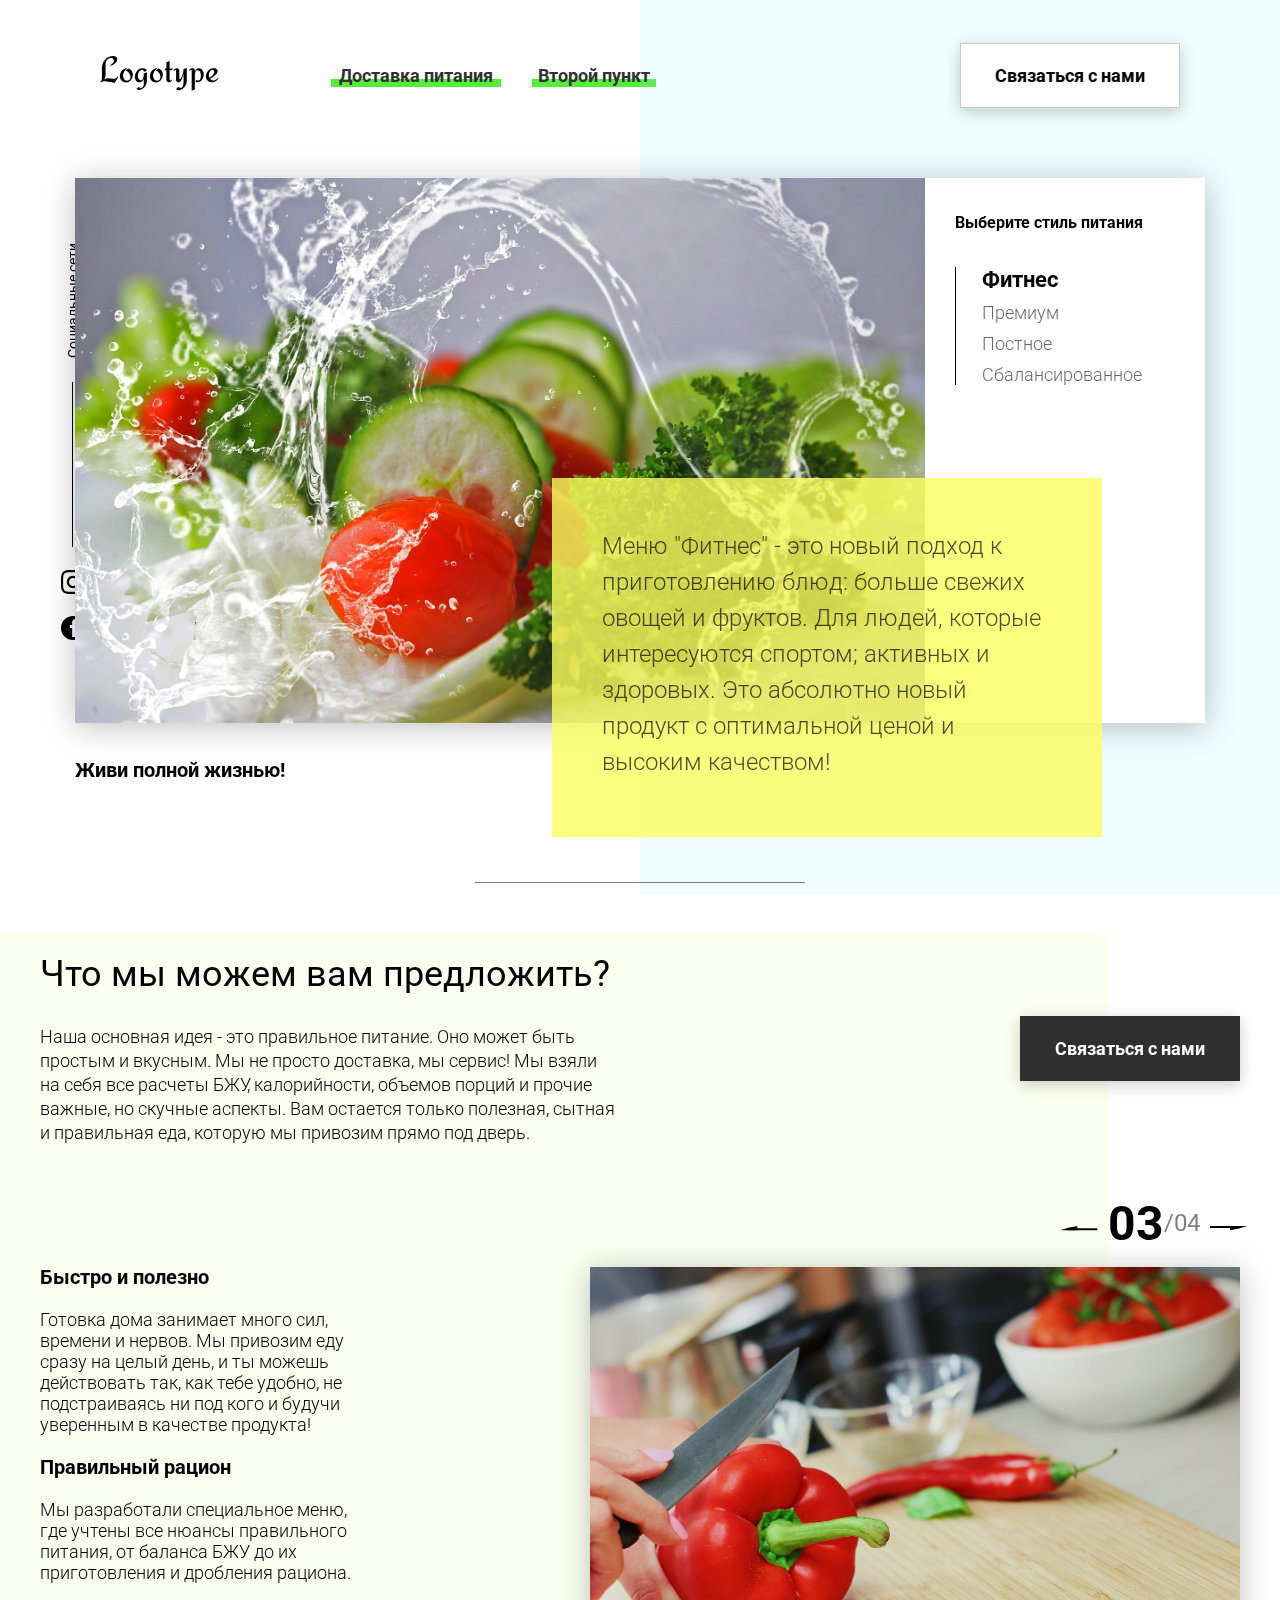
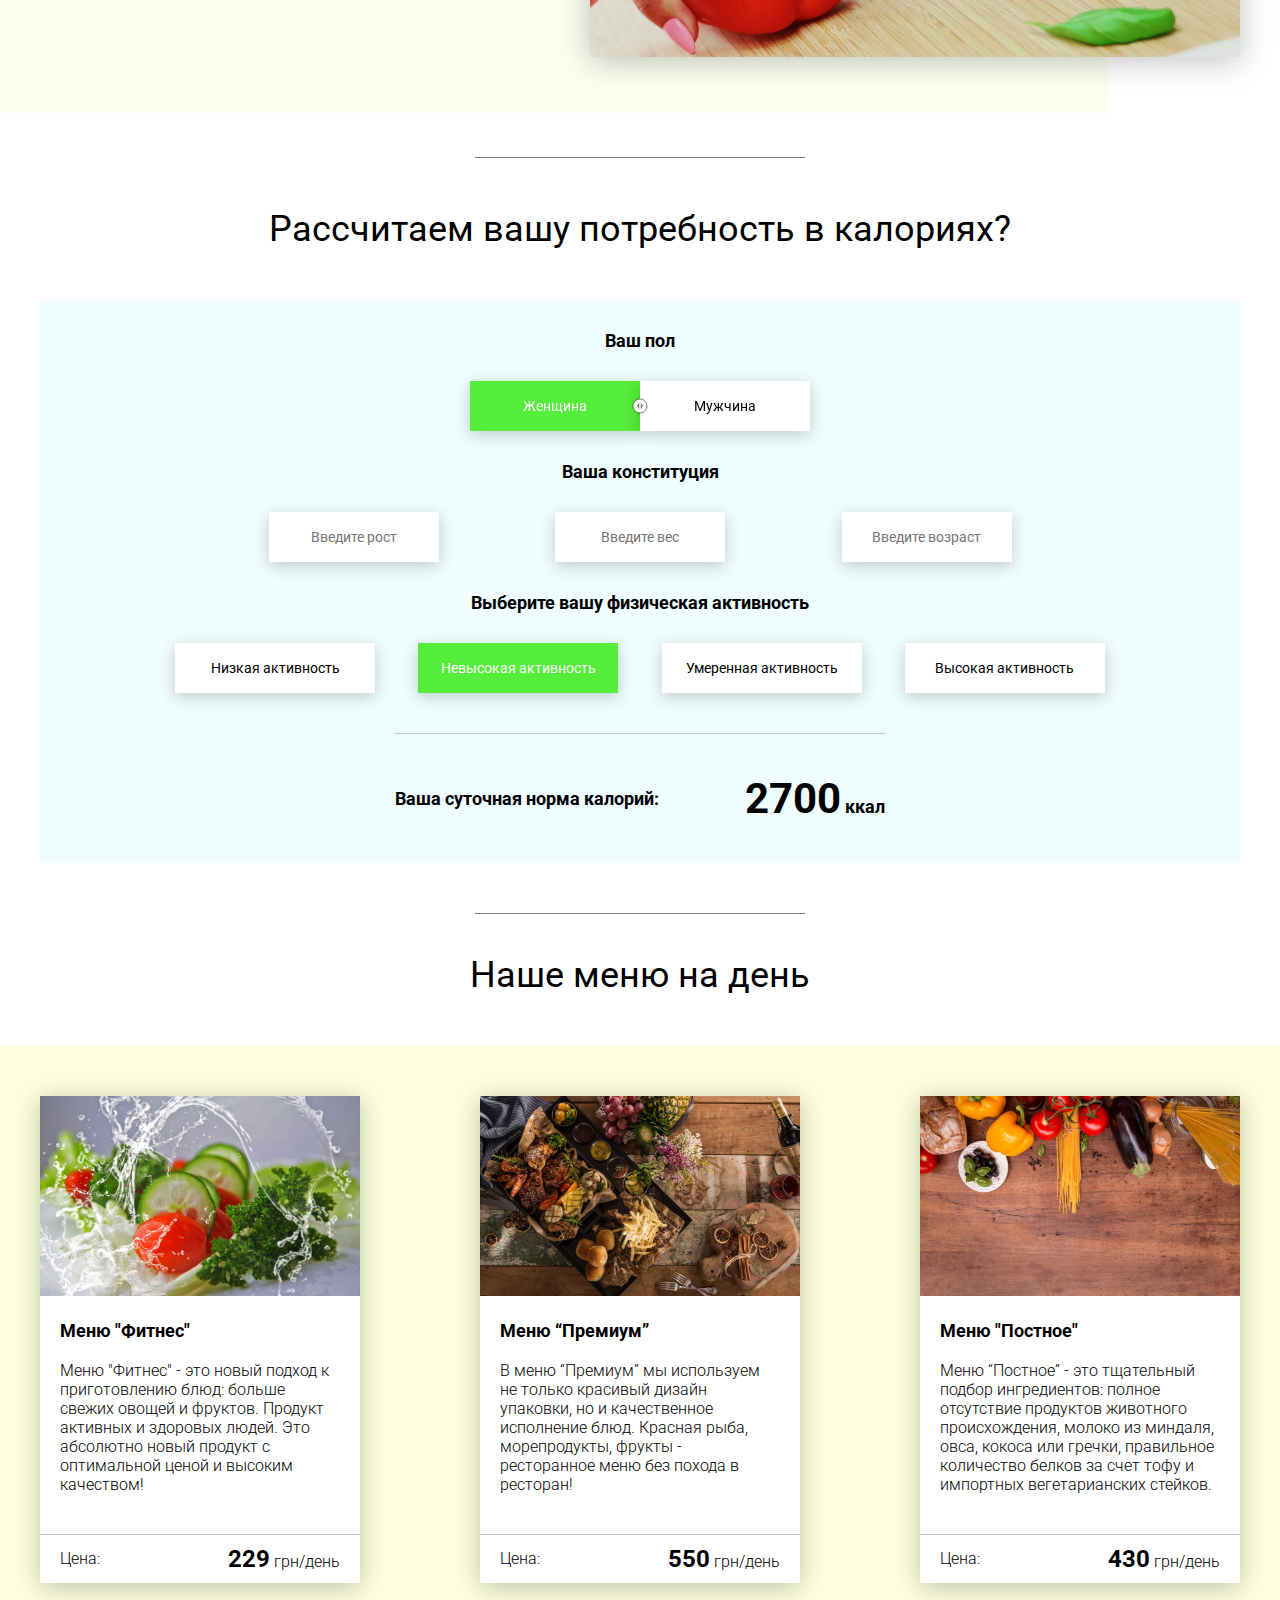
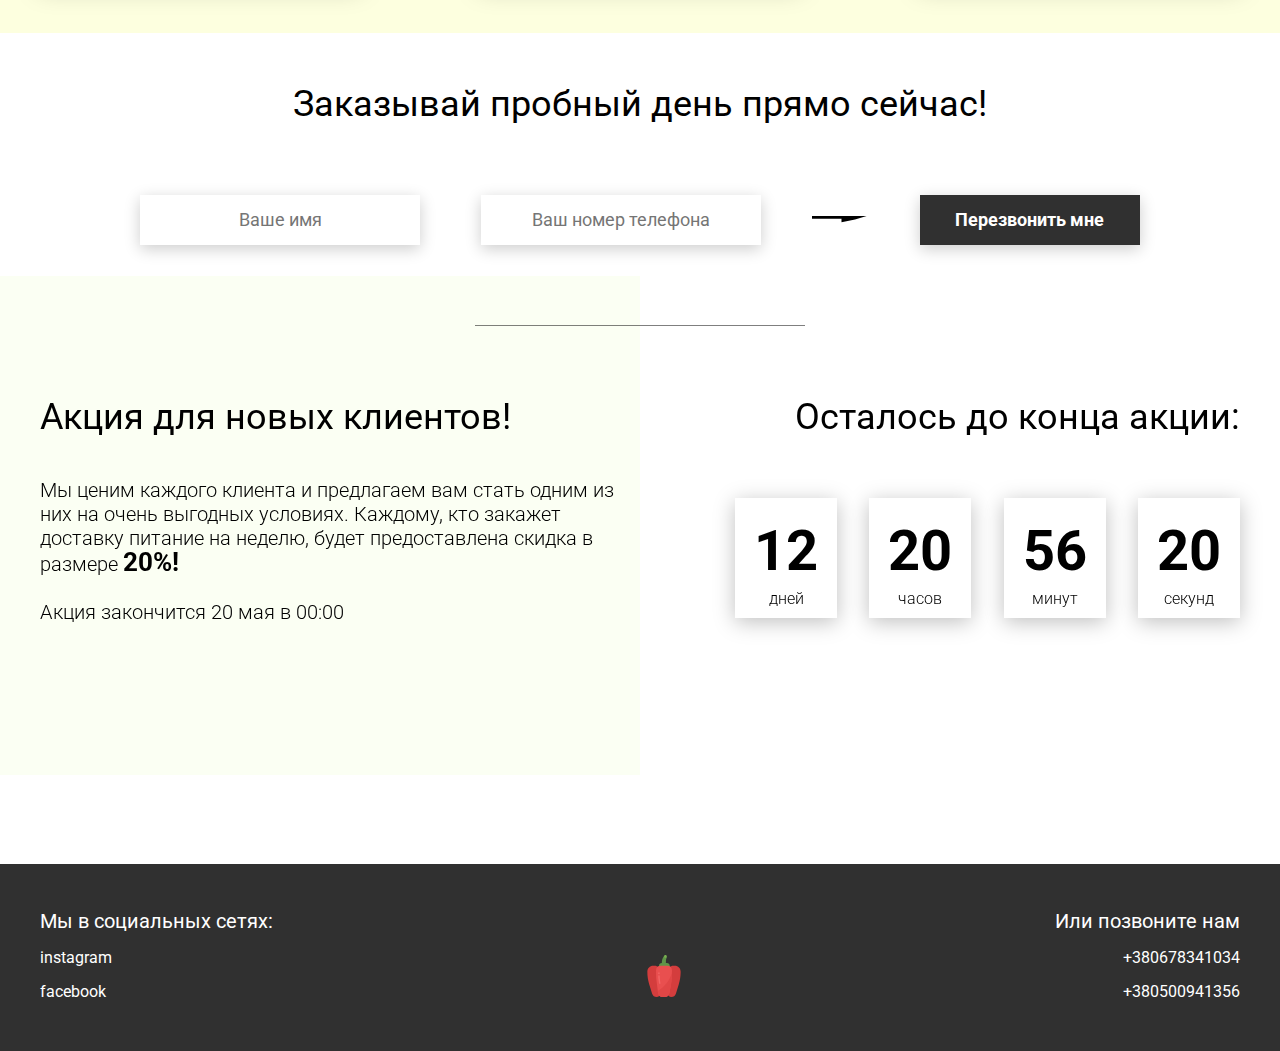
==== food/index.html @ b7db1cb5 "use tabs" ====
<!DOCTYPE html>
<html lang="en">
<head>
    <meta charset="UTF-8">
    <meta name="viewport" content="width=device-width, initial-scale=1.0">
    <title>Food</title>
    <link rel="stylesheet" href="css/style.css">
</head>
<body>
    <header class="header">
        <div class="header__left-block">
            <div class="header__logo">
                <img src="icons/logo.svg" alt="Логотип">
            </div>
            <nav class="header__links">
                <a href="#" class="header__link">Доставка питания</a>
                <a href="#" class="header__link">Второй пункт</a>
            </nav>
        </div>
        <div class="header__right-block">
            <button class="btn btn_white">Связаться с нами</button>
        </div>
    </header>
    <div class="sidepanel">
        <div class="sidepanel__text"><span>Социальные сети</span></div>
        <div class="sidepanel__divider"></div>
        <a href="#" class="sidepanel__icon">
            <img src="icons/instagram.svg" alt="instagram">
        </a>
        <a href="#" class="sidepanel__icon">
            <img src="icons/facebook.svg" alt="facebook">
        </a>
    </div>

    <div class="preview">
        <div class="bgc_blue"></div>
        <div class="container">
            <div class="tabcontainer">
                <div class="tabcontent">
                    <img src="img/tabs/vegy.jpg" alt="vegy">
                    <div class="tabcontent__descr">
                        Меню "Фитнес" - это новый подход к приготовлению блюд: больше свежих овощей и фруктов. Для людей, которые интересуются спортом; активных и здоровых. Это абсолютно новый продукт с оптимальной ценой и высоким качеством!
                    </div>
                </div>
                 <div class="tabcontent">
                    <img src="img/tabs/elite.jpg" alt="elite">
                    <div class="tabcontent__descr">
                        Меню “Премиум” - мы используем не только красивый дизайн упаковки, но и качественное исполнение блюд. Красная рыба, морепродукты, фрукты - ресторанное меню без похода в ресторан!                                     
                    </div>
                </div> 
                 <div class="tabcontent">
                    <img src="img/tabs/post.jpg" alt="post">
                    <div class="tabcontent__descr">
                        Наше специальное “Постное меню” - это тщательный подбор ингредиентов: полное отсутствие продуктов животного происхождения. Полная гармония с собой и природой в каждом элементе! Все будет Ом!                                     
                    </div>
                </div>
                <div class="tabcontent">
                    <img src="img/tabs/vegy.jpg" alt="vegy">
                    <div class="tabcontent__descr">
                        Меню "Сбалансированное" - это соответствие вашего рациона всем научным рекомендациям. Мы тщательно просчитываем вашу потребность в к/б/ж/у и создаем лучшие блюда для вас.
                    </div>
                </div> 
                <div class="tabheader">
                    <h3>Выберите стиль питания</h3>
                    <div class="tabheader__items">
                        <div class="tabheader__item tabheader__item_active">Фитнес</div>
                        <div class="tabheader__item">Премиум</div>
                        <div class="tabheader__item">Постное</div>
                        <div class="tabheader__item">Сбалансированное</div>
                    </div>
                </div>
            </div>
            <div class="preview__life">Живи полной жизнью!</div>
        </div>
    </div>

    <div class="divider"></div>

    <div class="offer">
        <div class="bgc_y"></div>
        <div class="container">
            <div class="offer__text">
                <h2 class="title">Что мы можем вам предложить?</h2>
                <div class="offer__descr">
                    Наша основная идея - это правильное питание. Оно может быть простым и вкусным. Мы не просто доставка, мы сервис! Мы взяли на себя все расчеты БЖУ, калорийности, объемов порций и прочие важные, но скучные аспекты. Вам остается только полезная, сытная и правильная еда, которую мы привозим прямо под дверь.
                </div>
            </div>
            <div class="offer__action">
                <button class="btn btn_dark">Связаться с нами</button>
            </div>
        </div>
        <div class="container">
            <div class="offer__advantages">
                <h2>Быстро и полезно</h2>
                <div class="offer__advantages-text">
                    Готовка дома занимает много сил, времени и нервов. Мы привозим еду сразу на целый день, и ты можешь действовать так, как тебе удобно, не подстраиваясь ни под кого и будучи уверенным в качестве продукта!
                </div>
                <h2>Правильный рацион</h2>
                <div class="offer__advantages-text">
                    Мы разработали специальное меню, где учтены все нюансы правильного питания, от баланса БЖУ до их приготовления и дробления рациона.
                </div>
            </div>
            <div class="offer__slider">
                <div class="offer__slider-counter">
                    <div class="offer__slider-prev">
                        <img src="icons/left.svg" alt="prev">
                    </div>
                    <span id="current">03</span>
                    /
                    <span id="total">04</span>
                    <div class="offer__slider-next">
                        <img src="icons/right.svg" alt="next">
                    </div>
                </div>
                <div class="offer__slider-wrapper">
                    <div class="offer__slide">
                        <img src="img/slider/pepper.jpg" alt="pepper">
                    </div>
                    <!-- <div class="offer__slide">
                        <img src="img/slider/food-12.jpg" alt="food">
                    </div>
                    <div class="offer__slide">
                        <img src="img/slider/olive-oil.jpg" alt="oil">
                    </div>
                    <div class="offer__slide">
                        <img src="img/slider/paprika.jpg" alt="paprika">
                    </div> -->
                </div>
            </div>
        </div>
    </div>

    <div class="divider"></div>

    <div class="calculating">
        <div class="container">
            <h2 class="title">Рассчитаем вашу потребность в калориях?
            </h2>
            <div class="calculating__field">
                <div class="calculating__subtitle">
                    Ваш пол
                </div>
                <div class="calculating__choose" id="gender">
                    <div class="calculating__choose-item calculating__choose-item_active">Женщина</div>
                    <div class="calculating__choose-item">Мужчина</div>
                </div>

                <div class="calculating__subtitle">
                    Ваша конституция
                </div>
                <div class="calculating__choose calculating__choose_medium">
                    <input type="text" id="height" placeholder="Введите рост" class="calculating__choose-item">
                    <input type="text" id="weight" placeholder="Введите вес"  class="calculating__choose-item">
                    <input type="text" id="age" placeholder="Введите возраст" class="calculating__choose-item">
                </div>

                <div class="calculating__subtitle">
                    Выберите вашу физическая активность
                </div>
                <div class="calculating__choose calculating__choose_big">
                    <div id="low" class="calculating__choose-item">Низкая активность </div>
                    <div id="small"  class="calculating__choose-item calculating__choose-item_active">Невысокая активность</div>
                    <div id="medium" class="calculating__choose-item">Умеренная активность</div>
                    <div id="high" class="calculating__choose-item">Высокая активность</div>
                </div>

                <div class="calculating__divider"></div>

                <div class="calculating__total">
                    <div class="calculating__subtitle">
                        Ваша суточная норма калорий:
                    </div>
                    <div class="calculating__result">
                        <span>2700</span> ккал
                    </div>
                </div>
            </div>
        </div>
    </div>

    <div class="divider"></div>

    <div class="menu">
        <h2 class="title">Наше меню на день</h2>

        <div class="menu__field">
            <div class="container">
                <div class="menu__item">
                    <img src="img/tabs/vegy.jpg" alt="vegy">
                    <h3 class="menu__item-subtitle">Меню "Фитнес"</h3>
                    <div class="menu__item-descr">Меню "Фитнес" - это новый подход к приготовлению блюд: больше свежих овощей и фруктов. Продукт активных и здоровых людей. Это абсолютно новый продукт с оптимальной ценой и высоким качеством!</div>
                    <div class="menu__item-divider"></div>
                    <div class="menu__item-price">
                        <div class="menu__item-cost">Цена:</div>
                        <div class="menu__item-total"><span>229</span> грн/день</div>
                    </div>
                </div>
                <div class="menu__item">
                    <img src="img/tabs/elite.jpg" alt="elite">
                    <h3 class="menu__item-subtitle">Меню “Премиум”</h3>
                    <div class="menu__item-descr">В меню “Премиум” мы используем не только красивый дизайн упаковки, но и качественное исполнение блюд. Красная рыба, морепродукты, фрукты - ресторанное меню без похода в ресторан!</div>
                    <div class="menu__item-divider"></div>
                    <div class="menu__item-price">
                        <div class="menu__item-cost">Цена:</div>
                        <div class="menu__item-total"><span>550</span> грн/день</div>
                    </div>
                </div>
                <div class="menu__item">
                    <img src="img/tabs/post.jpg" alt="post">
                    <h3 class="menu__item-subtitle">Меню "Постное"</h3>
                    <div class="menu__item-descr">Меню “Постное” - это тщательный подбор ингредиентов: полное отсутствие продуктов животного происхождения, молоко из миндаля, овса, кокоса или гречки, правильное количество белков за счет тофу и импортных вегетарианских стейков. </div>
                    <div class="menu__item-divider"></div>
                    <div class="menu__item-price">
                        <div class="menu__item-cost">Цена:</div>
                        <div class="menu__item-total"><span>430</span> грн/день</div>
                    </div>
                </div>
            </div>
        </div>
    </div>

    <div class="order">
        <div class="container">
            <div class="title">Заказывай пробный день прямо сейчас!</div>
            <form action="#" class="order__form">
                <input required placeholder="Ваше имя" name="name" type="text" class="order__input">
                <input required placeholder="Ваш номер телефона" name="phone" type="phone" class="order__input">
                <img src="icons/right.svg" alt="right">
                <button class="btn btn_dark btn_min">Перезвонить мне</button>
            </form>
        </div>
    </div>

    <div class="divider"></div>

    <div class="promotion">
        <div class="bgc_y"></div>
        <div class="container">
            <div class="promotion__text">
                <div class="title">Акция для новых клиентов!</div>
                <div class="promotion__descr">
                    Мы ценим каждого клиента и предлагаем вам стать одним из них на очень выгодных условиях. 
                    Каждому, кто закажет доставку питание на неделю, будет предоставлена скидка в размере <span>20%!</span>
                    <br><br>
                    Акция закончится 20 мая в 00:00
                </div>
            </div>
            <div class="promotion__timer">
                <div class="title">Осталось до конца акции:</div>
                <div class="timer">
                    <div class="timer__block">
                        <span id="days">12</span>
                        дней
                    </div>
                    <div class="timer__block">
                        <span id="hours">20</span>
                        часов
                    </div>
                    <div class="timer__block">
                        <span id="minutes">56</span>
                        минут
                    </div>
                    <div class="timer__block">
                        <span id="seconds">20</span>
                        секунд
                    </div>
                </div>
            </div>
        </div>
    </div>

    <footer class="footer">
        <div class="container">
            <div class="social">
                <div class="subtitle">Мы в социальных сетях:</div>
                <a href="#" class="link">instagram</a>
                <a href="#" class="link">facebook</a>
            </div>
            <div class="pepper">
                <img src="icons/veg.svg" alt="pepper">
            </div>
            <div class="call">
                <div class="subtitle">Или позвоните нам</div>
                <a href="#" class="link">+380678341034</a>
                <a href="#" class="link">+380500941356</a>
            </div>
        </div>
    </footer>

    <div class="modal">
        <div class="modal__dialog">
            <div class="modal__content">
                <form action="#">
                    <div class="modal__close">&times;</div>
                    <div class="modal__title">Мы свяжемся с вами как можно быстрее!</div>
                    <input required placeholder="Ваше имя" name="name" type="text" class="modal__input">
                    <input required placeholder="Ваш номер телефона" name="phone" type="phone" class="modal__input">
                    <button class="btn btn_dark btn_min">Перезвонить мне</button>
                </form>
            </div>
        </div>
    </div>
    <script src="js/script.js"></script>
</body>
</html>
---- food/css/style.css ----
@import url(https://fonts.googleapis.com/css?family=Roboto:300,400,700&display=swap&subset=cyrillic-ext);*{box-sizing:border-box;margin:0;padding:0;font-family:Roboto,sans-serif}a{text-decoration:none}.btn{width:220px;height:65px;display:flex;justify-content:center;align-items:center;background-color:#fff;font-size:18px;font-weight:700;border:1px solid rgba(0,0,0,.2);box-shadow:0 4px 15px rgba(0,0,0,.2);cursor:pointer;transition:.3s all;outline:0}.btn_white{background-color:#fff}.btn_dark{background-color:#303030;color:#fff;border:none}.btn_min{height:50px}.btn:hover{box-shadow:0 4px 30px rgba(0,0,0,.3)}.container{max-width:1200px;margin:0 auto}.divider{width:330px;height:1px;margin:0 auto;background-color:rgba(0,0,0,.5)}.title{font-size:36px;font-weight:400}.header{display:flex;justify-content:space-between;align-items:center;height:150px;padding:0 100px}.header__left-block{display:flex;justify-content:space-between;min-width:550px}.header__logo{max-width:170px}.header__logo img{width:100%}.header__links{display:flex;align-items:center}.header__link{position:relative;margin-right:45px;font-weight:700;font-size:18px;color:#303030}.header__link:after{content:'';position:absolute;display:block;width:110%;left:-5%;bottom:-1px;z-index:-1;height:8px;background:#54ed39}.header__link:last-child{margin-right:0}.sidepanel{position:fixed;left:60px;top:240px;height:400px;width:25px;display:flex;flex-direction:column;justify-content:space-between;align-items:center}.sidepanel__text{width:120px;height:120px;font-size:14px}.sidepanel__text span{display:flex;transform:rotate(-90deg) translateX(-50px)}.sidepanel__divider{width:1px;height:165px;background-color:#000}.sidepanel__icon{width:24px;height:24px}.sidepanel__icon img{width:100%}.preview{padding:28px 0 100px 0;position:relative}.preview__life{font-weight:700;font-size:20px;margin-left:35px;margin-top:35px}.bgc_blue{position:absolute;right:0;top:-155px;width:50vw;height:900px;background:rgba(146,242,255,.15);z-index:-1}.tabcontainer{display:flex;width:1130px;margin:0 auto;box-shadow:0 4px 30px rgba(0,0,0,.25)}.tabcontent{width:850px;position:relative}.tabcontent img{width:100%;height:100%;object-fit:cover}.tabcontent__descr{position:absolute;top:300px;right:-177px;width:550px;height:359px;background:rgba(251,254,93,.8);padding:50px;font-size:24px;font-weight:300;line-height:36px;color:rgba(0,0,0,.7)}.tabheader{width:280px;padding:35px 30px;background-color:#fff}.tabheader h3{font-weight:700;font-size:16px}.tabheader__items{margin-top:35px;padding-left:26px;border-left:1px solid #000}.tabheader__item{font-weight:700;font-size:18px;font-weight:300;margin-top:10px;color:rgba(0,0,0,.6);cursor:pointer;transition:.3s all}.tabheader__item_active{color:#000;font-size:22px;font-weight:700}.offer{padding:70px 0 100px 0;position:relative}.offer .container{display:flex;justify-content:space-between}.offer .bgc_y{position:absolute;width:1109px;height:780px;background:rgba(243,255,222,.45);z-index:-1;top:50px}.offer__text{width:580px}.offer__descr{font-size:18px;margin-top:30px;font-weight:300;line-height:24px}.offer__action{display:flex;align-items:center;justify-content:flex-end}.offer__advantages{width:330px;margin-top:50px}.offer__advantages h2{font-weight:700;font-size:20px;margin-top:20px}.offer__advantages h2:first-child{margin-top:70px}.offer__advantages-text{margin-top:20px;font-size:18px;font-weight:300;line-height:21px}.offer__slider{width:650px;margin-top:50px;display:flex;flex-direction:column;align-items:flex-end}.offer__slider-counter{display:flex;width:180px;align-items:center;font-size:24px;color:rgba(0,0,0,.5)}.offer__slider-wrapper{width:100%;margin-top:15px;box-shadow:0 4px 30px rgba(0,0,0,.25)}.offer__slider-prev{margin-right:10px;cursor:pointer}.offer__slider-next{margin-left:10px;cursor:pointer}.offer__slider #current{font-size:48px;font-weight:700;color:#000}.offer__slide{width:100%;height:390px}.offer__slide img{width:100%;height:100%;object-fit:cover}.calculating{padding:50px 0}.calculating .title{text-align:center}.calculating__field{width:100%;margin-top:50px;background:rgba(146,242,255,.15);padding:30px 0 40px 0}.calculating__subtitle{text-align:center;font-size:18px;font-weight:700;margin-top:30px}.calculating__subtitle:first-child{margin-top:0}.calculating #gender:after{content:'';position:absolute;top:50%;transform:translateY(-50%);display:block;width:16px;height:16px;background:url(../icons/switch.svg) center center/cover no-repeat}.calculating__choose{position:relative;display:flex;margin-top:30px;justify-content:center}.calculating__choose-item{display:flex;align-items:center;justify-content:center;width:170px;height:50px;padding:0 10px;background:#fff;box-shadow:0 4px 15px rgba(0,0,0,.2);border:none;text-align:center;font-size:14px;cursor:pointer;outline:0;transition:.3s all}.calculating__choose-item_active{color:#fff;background-color:#54ed39}.calculating__choose_medium{width:743px;justify-content:space-between;margin:30px auto 0 auto}.calculating__choose_big{width:930px;justify-content:space-between;margin:30px auto 0 auto}.calculating__choose_big .calculating__choose-item{width:200px}.calculating__divider{width:490px;height:1px;margin:40px auto;background-color:rgba(0,0,0,.2)}.calculating__total{width:490px;margin:0 auto;display:flex;justify-content:space-between;align-items:center}.calculating__result{font-size:18px;font-weight:700}.calculating__result span{font-size:42px}.menu{padding:40px 0 50px 0}.menu .container{display:flex;justify-content:space-between;align-items:flex-start}.menu .title{text-align:center}.menu__field{margin-top:50px;padding:50px 0;width:100%;background:rgba(249,254,126,.25)}.menu__item{width:320px;min-height:450px;background:#fff;box-shadow:0 4px 25px rgba(0,0,0,.25);font-size:16px;font-weight:300}.menu__item img{width:100%;height:200px;object-fit:cover}.menu__item-subtitle{font-weight:700;font-size:18px;padding:0 20px;margin-top:20px}.menu__item-descr{margin-top:20px;padding:0 20px}.menu__item-divider{width:100%;height:1px;background-color:rgba(0,0,0,.25);margin-top:40px}.menu__item-price{display:flex;justify-content:space-between;align-items:center;padding:10px 20px}.menu__item-price span{font-size:24px;font-weight:700}.order{padding-bottom:80px}.order .title{text-align:center}.order__form{margin-top:70px;padding:0 100px;display:flex;justify-content:space-between;align-items:center}.order__form img{transform:scale(1.5)}.order__input{width:280px;height:50px;background:#fff;box-shadow:0 4px 15px rgba(0,0,0,.2);border:none;font-size:18px;text-align:center;padding:0 20px;outline:0}.promotion{padding:70px 0 240px 0;position:relative}.promotion .container{display:flex}.promotion .bgc_y{position:absolute;width:50%;height:499px;background:rgba(243,255,222,.35);z-index:-1;top:-50px;left:0}.promotion__text{width:50%}.promotion__descr{margin-top:40px;font-size:20px;line-height:24px;font-weight:300}.promotion__descr span{font-weight:700;font-size:26px}.promotion__timer{width:50%}.promotion__timer .title{text-align:right}.promotion__timer .timer{margin-top:60px;padding-left:95px;display:flex;justify-content:space-between;align-items:center}.promotion__timer .timer__block{width:102px;height:120px;background:#fff;box-shadow:0 4px 20px rgba(0,0,0,.25);font-size:16px;font-weight:300;text-align:center}.promotion__timer .timer__block span{display:block;margin-top:20px;margin-bottom:5px;font-size:56px;font-weight:700}.footer{min-height:180px;background-color:#303030;padding:45px 0 50px 0;color:#fff}.footer .container{height:100%;display:flex;justify-content:space-between;align-items:flex-end}.footer .subtitle{font-size:20px}.footer .link{display:block;margin-top:15px;font-size:16px;color:#fff}.footer .call{text-align:right}.modal{position:fixed;top:0;left:0;z-index:1050;display:none;width:100%;height:100%;overflow:hidden;background-color:rgba(0,0,0,.5)}.modal__dialog{max-width:500px;margin:40px auto}.modal__content{position:relative;width:100%;padding:40px;background-color:#fff;border:1px solid rgba(0,0,0,.2);border-radius:4px;max-height:80vh;overflow-y:auto}.modal__close{position:absolute;top:8px;right:14px;font-size:30px;color:#000;opacity:.5;font-weight:700;border:none;background-color:transparent;cursor:pointer}.modal__title{text-align:center;font-size:22px;text-transform:uppercase}.modal__input{display:block;margin:20px auto 20px auto;width:280px;height:50px;background:#fff;box-shadow:0 4px 15px rgba(0,0,0,.2);border:none;font-size:18px;text-align:center;padding:0 20px;outline:0}.modal .btn{display:block;width:280px;margin:0 auto}
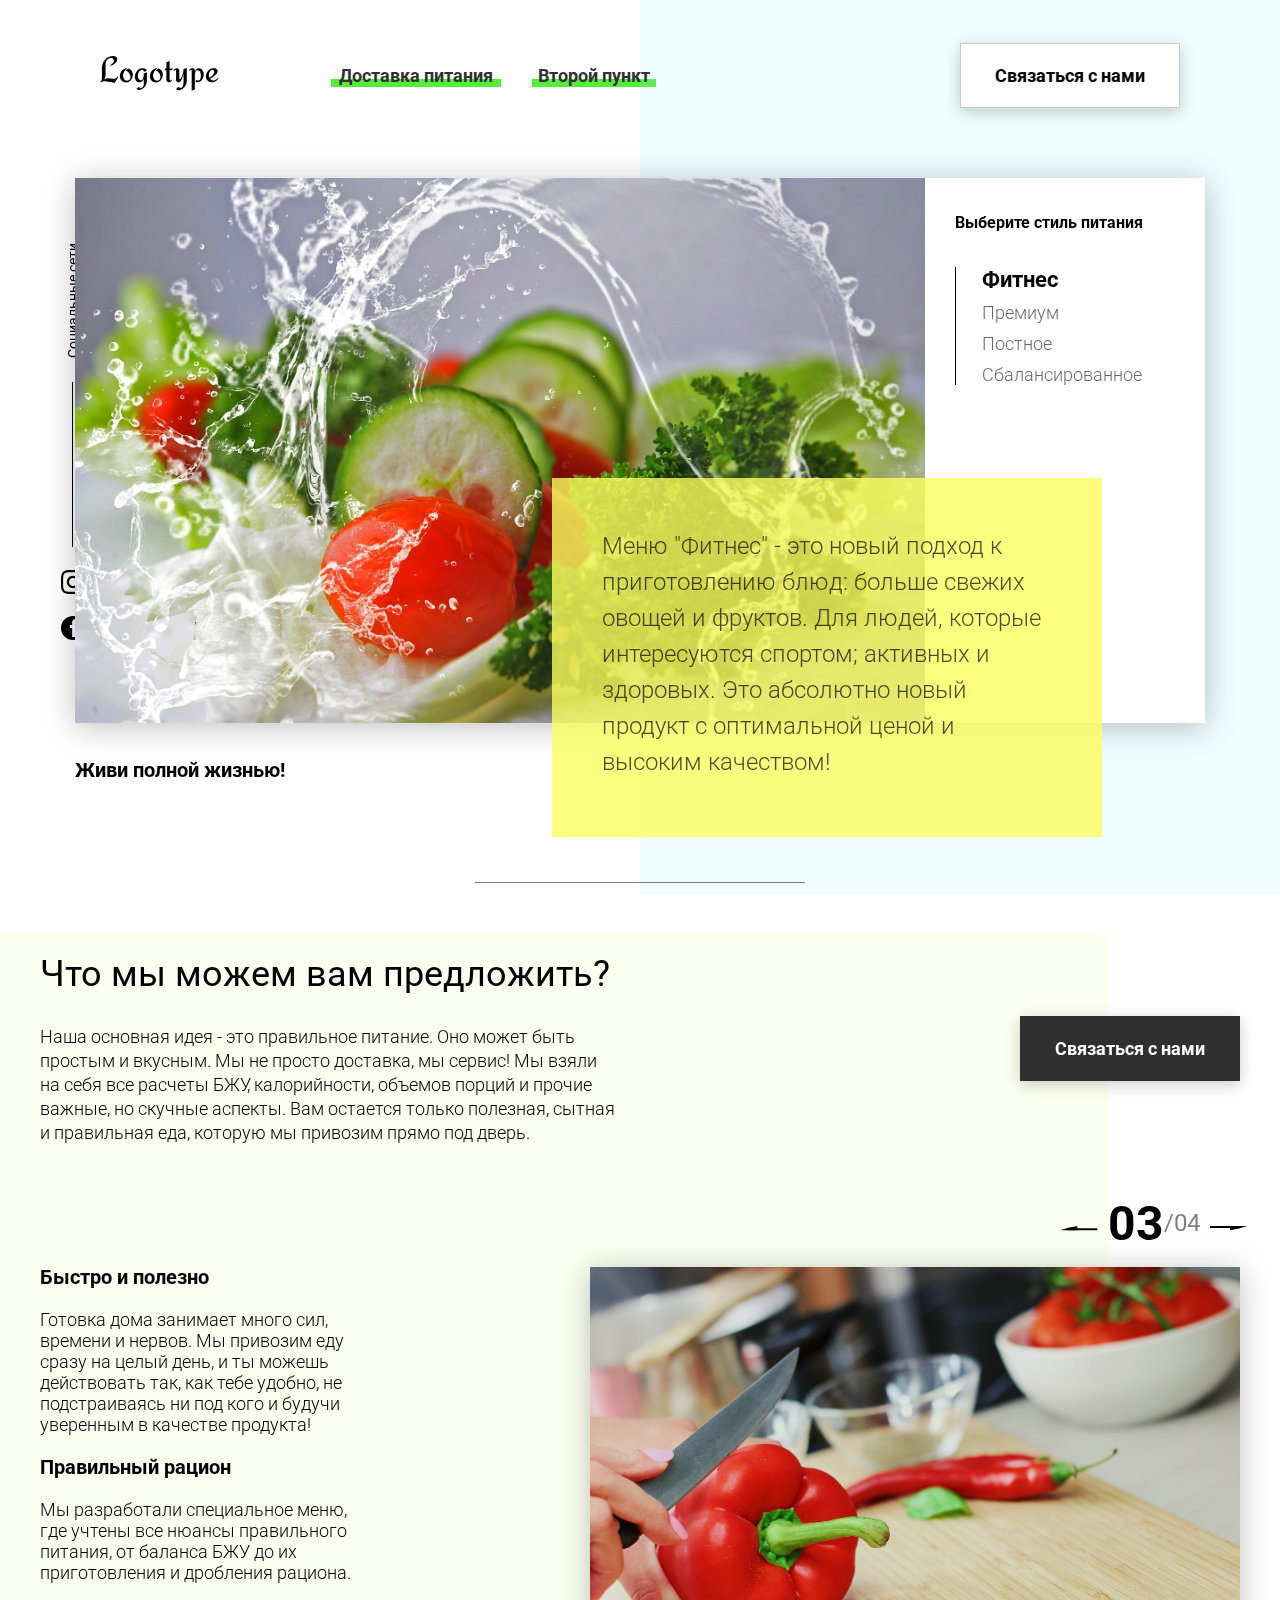
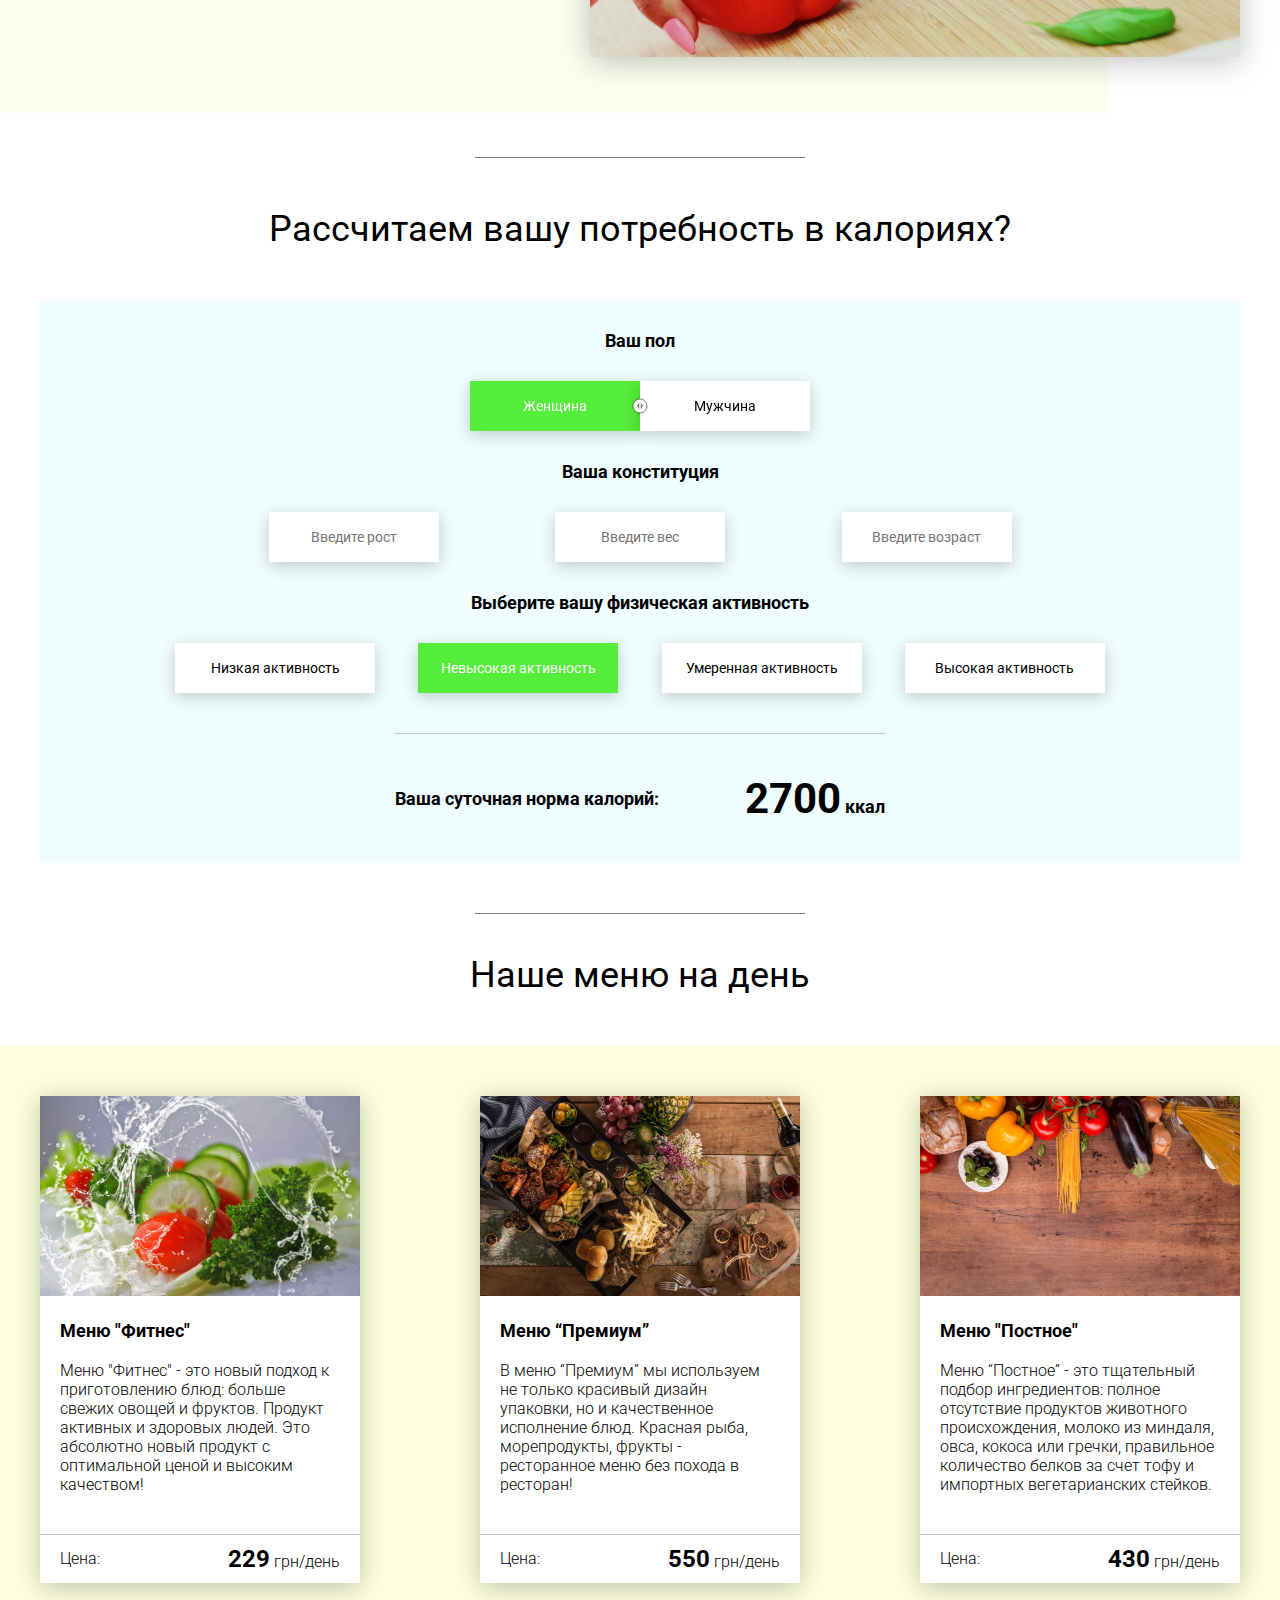
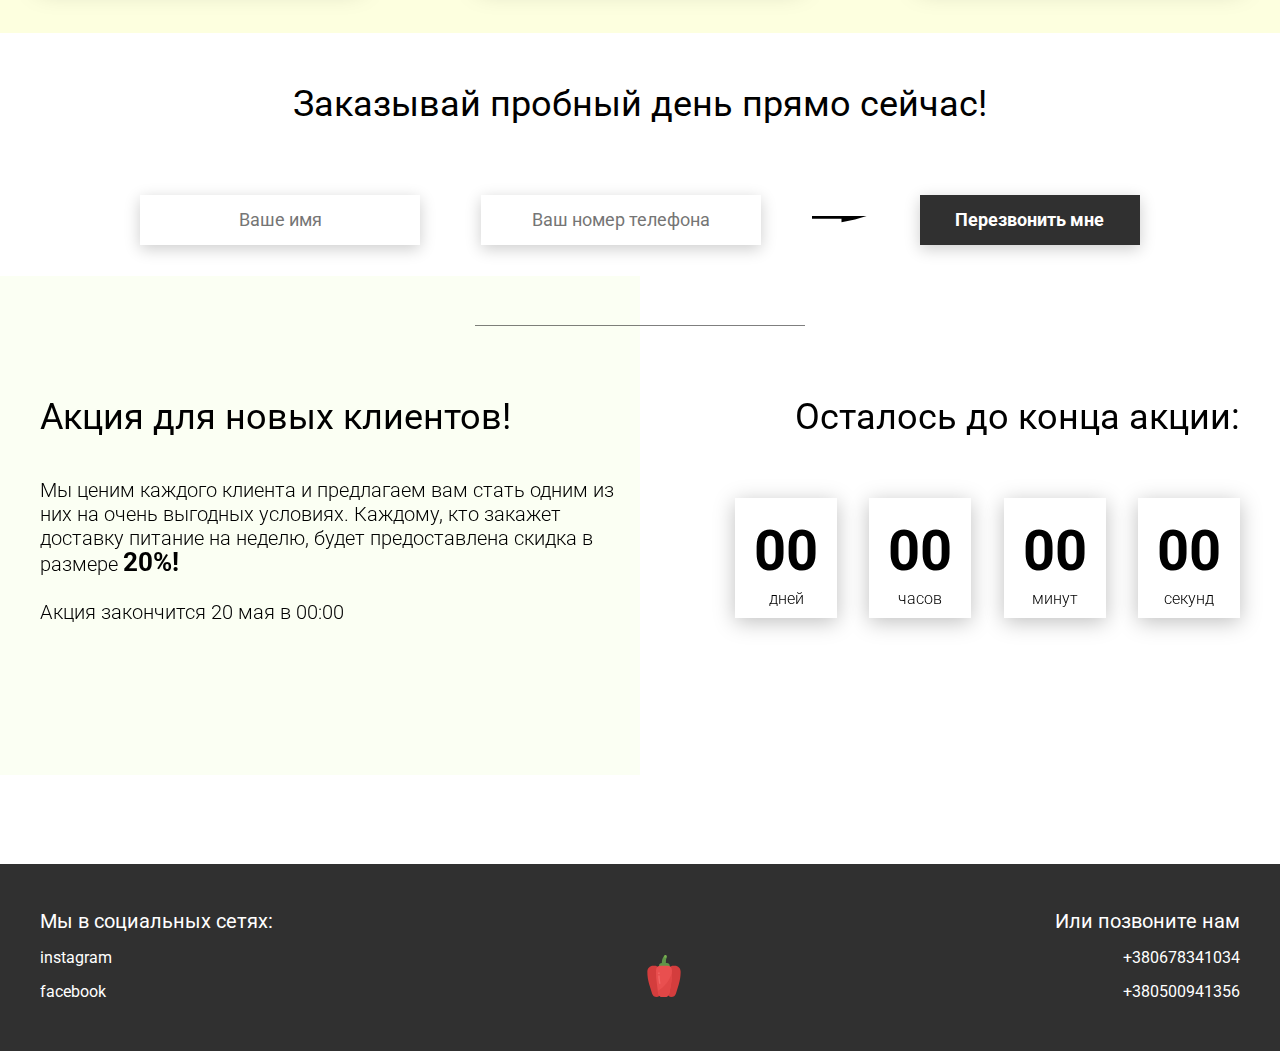
==== commit 9f756cd4: "modal window" ====
--- a/food/index.html
+++ b/food/index.html
@@ -18,7 +18,7 @@
             </nav>
         </div>
         <div class="header__right-block">
-            <button class="btn btn_white">Связаться с нами</button>
+            <button data-modal class="btn btn_white">Связаться с нами</button>
         </div>
     </header>
     <div class="sidepanel">
@@ -86,7 +86,7 @@
                 </div>
             </div>
             <div class="offer__action">
-                <button class="btn btn_dark">Связаться с нами</button>
+                <button data-modal class="btn btn_dark">Связаться с нами</button>
             </div>
         </div>
         <div class="container">
@@ -287,11 +287,11 @@
         </div>
     </footer>
 
-    <div class="modal">
+    <div class="modal hide">
         <div class="modal__dialog">
             <div class="modal__content">
                 <form action="#">
-                    <div class="modal__close">&times;</div>
+                    <div data-close class="modal__close">&times;</div>
                     <div class="modal__title">Мы свяжемся с вами как можно быстрее!</div>
                     <input required placeholder="Ваше имя" name="name" type="text" class="modal__input">
                     <input required placeholder="Ваш номер телефона" name="phone" type="phone" class="modal__input">
--- a/food/css/style.css
+++ b/food/css/style.css
@@ -1 +1,616 @@
-@import url(https://fonts.googleapis.com/css?family=Roboto:300,400,700&display=swap&subset=cyrillic-ext);*{box-sizing:border-box;margin:0;padding:0;font-family:Roboto,sans-serif}a{text-decoration:none}.btn{width:220px;height:65px;display:flex;justify-content:center;align-items:center;background-color:#fff;font-size:18px;font-weight:700;border:1px solid rgba(0,0,0,.2);box-shadow:0 4px 15px rgba(0,0,0,.2);cursor:pointer;transition:.3s all;outline:0}.btn_white{background-color:#fff}.btn_dark{background-color:#303030;color:#fff;border:none}.btn_min{height:50px}.btn:hover{box-shadow:0 4px 30px rgba(0,0,0,.3)}.container{max-width:1200px;margin:0 auto}.divider{width:330px;height:1px;margin:0 auto;background-color:rgba(0,0,0,.5)}.title{font-size:36px;font-weight:400}.header{display:flex;justify-content:space-between;align-items:center;height:150px;padding:0 100px}.header__left-block{display:flex;justify-content:space-between;min-width:550px}.header__logo{max-width:170px}.header__logo img{width:100%}.header__links{display:flex;align-items:center}.header__link{position:relative;margin-right:45px;font-weight:700;font-size:18px;color:#303030}.header__link:after{content:'';position:absolute;display:block;width:110%;left:-5%;bottom:-1px;z-index:-1;height:8px;background:#54ed39}.header__link:last-child{margin-right:0}.sidepanel{position:fixed;left:60px;top:240px;height:400px;width:25px;display:flex;flex-direction:column;justify-content:space-between;align-items:center}.sidepanel__text{width:120px;height:120px;font-size:14px}.sidepanel__text span{display:flex;transform:rotate(-90deg) translateX(-50px)}.sidepanel__divider{width:1px;height:165px;background-color:#000}.sidepanel__icon{width:24px;height:24px}.sidepanel__icon img{width:100%}.preview{padding:28px 0 100px 0;position:relative}.preview__life{font-weight:700;font-size:20px;margin-left:35px;margin-top:35px}.bgc_blue{position:absolute;right:0;top:-155px;width:50vw;height:900px;background:rgba(146,242,255,.15);z-index:-1}.tabcontainer{display:flex;width:1130px;margin:0 auto;box-shadow:0 4px 30px rgba(0,0,0,.25)}.tabcontent{width:850px;position:relative}.tabcontent img{width:100%;height:100%;object-fit:cover}.tabcontent__descr{position:absolute;top:300px;right:-177px;width:550px;height:359px;background:rgba(251,254,93,.8);padding:50px;font-size:24px;font-weight:300;line-height:36px;color:rgba(0,0,0,.7)}.tabheader{width:280px;padding:35px 30px;background-color:#fff}.tabheader h3{font-weight:700;font-size:16px}.tabheader__items{margin-top:35px;padding-left:26px;border-left:1px solid #000}.tabheader__item{font-weight:700;font-size:18px;font-weight:300;margin-top:10px;color:rgba(0,0,0,.6);cursor:pointer;transition:.3s all}.tabheader__item_active{color:#000;font-size:22px;font-weight:700}.offer{padding:70px 0 100px 0;position:relative}.offer .container{display:flex;justify-content:space-between}.offer .bgc_y{position:absolute;width:1109px;height:780px;background:rgba(243,255,222,.45);z-index:-1;top:50px}.offer__text{width:580px}.offer__descr{font-size:18px;margin-top:30px;font-weight:300;line-height:24px}.offer__action{display:flex;align-items:center;justify-content:flex-end}.offer__advantages{width:330px;margin-top:50px}.offer__advantages h2{font-weight:700;font-size:20px;margin-top:20px}.offer__advantages h2:first-child{margin-top:70px}.offer__advantages-text{margin-top:20px;font-size:18px;font-weight:300;line-height:21px}.offer__slider{width:650px;margin-top:50px;display:flex;flex-direction:column;align-items:flex-end}.offer__slider-counter{display:flex;width:180px;align-items:center;font-size:24px;color:rgba(0,0,0,.5)}.offer__slider-wrapper{width:100%;margin-top:15px;box-shadow:0 4px 30px rgba(0,0,0,.25)}.offer__slider-prev{margin-right:10px;cursor:pointer}.offer__slider-next{margin-left:10px;cursor:pointer}.offer__slider #current{font-size:48px;font-weight:700;color:#000}.offer__slide{width:100%;height:390px}.offer__slide img{width:100%;height:100%;object-fit:cover}.calculating{padding:50px 0}.calculating .title{text-align:center}.calculating__field{width:100%;margin-top:50px;background:rgba(146,242,255,.15);padding:30px 0 40px 0}.calculating__subtitle{text-align:center;font-size:18px;font-weight:700;margin-top:30px}.calculating__subtitle:first-child{margin-top:0}.calculating #gender:after{content:'';position:absolute;top:50%;transform:translateY(-50%);display:block;width:16px;height:16px;background:url(../icons/switch.svg) center center/cover no-repeat}.calculating__choose{position:relative;display:flex;margin-top:30px;justify-content:center}.calculating__choose-item{display:flex;align-items:center;justify-content:center;width:170px;height:50px;padding:0 10px;background:#fff;box-shadow:0 4px 15px rgba(0,0,0,.2);border:none;text-align:center;font-size:14px;cursor:pointer;outline:0;transition:.3s all}.calculating__choose-item_active{color:#fff;background-color:#54ed39}.calculating__choose_medium{width:743px;justify-content:space-between;margin:30px auto 0 auto}.calculating__choose_big{width:930px;justify-content:space-between;margin:30px auto 0 auto}.calculating__choose_big .calculating__choose-item{width:200px}.calculating__divider{width:490px;height:1px;margin:40px auto;background-color:rgba(0,0,0,.2)}.calculating__total{width:490px;margin:0 auto;display:flex;justify-content:space-between;align-items:center}.calculating__result{font-size:18px;font-weight:700}.calculating__result span{font-size:42px}.menu{padding:40px 0 50px 0}.menu .container{display:flex;justify-content:space-between;align-items:flex-start}.menu .title{text-align:center}.menu__field{margin-top:50px;padding:50px 0;width:100%;background:rgba(249,254,126,.25)}.menu__item{width:320px;min-height:450px;background:#fff;box-shadow:0 4px 25px rgba(0,0,0,.25);font-size:16px;font-weight:300}.menu__item img{width:100%;height:200px;object-fit:cover}.menu__item-subtitle{font-weight:700;font-size:18px;padding:0 20px;margin-top:20px}.menu__item-descr{margin-top:20px;padding:0 20px}.menu__item-divider{width:100%;height:1px;background-color:rgba(0,0,0,.25);margin-top:40px}.menu__item-price{display:flex;justify-content:space-between;align-items:center;padding:10px 20px}.menu__item-price span{font-size:24px;font-weight:700}.order{padding-bottom:80px}.order .title{text-align:center}.order__form{margin-top:70px;padding:0 100px;display:flex;justify-content:space-between;align-items:center}.order__form img{transform:scale(1.5)}.order__input{width:280px;height:50px;background:#fff;box-shadow:0 4px 15px rgba(0,0,0,.2);border:none;font-size:18px;text-align:center;padding:0 20px;outline:0}.promotion{padding:70px 0 240px 0;position:relative}.promotion .container{display:flex}.promotion .bgc_y{position:absolute;width:50%;height:499px;background:rgba(243,255,222,.35);z-index:-1;top:-50px;left:0}.promotion__text{width:50%}.promotion__descr{margin-top:40px;font-size:20px;line-height:24px;font-weight:300}.promotion__descr span{font-weight:700;font-size:26px}.promotion__timer{width:50%}.promotion__timer .title{text-align:right}.promotion__timer .timer{margin-top:60px;padding-left:95px;display:flex;justify-content:space-between;align-items:center}.promotion__timer .timer__block{width:102px;height:120px;background:#fff;box-shadow:0 4px 20px rgba(0,0,0,.25);font-size:16px;font-weight:300;text-align:center}.promotion__timer .timer__block span{display:block;margin-top:20px;margin-bottom:5px;font-size:56px;font-weight:700}.footer{min-height:180px;background-color:#303030;padding:45px 0 50px 0;color:#fff}.footer .container{height:100%;display:flex;justify-content:space-between;align-items:flex-end}.footer .subtitle{font-size:20px}.footer .link{display:block;margin-top:15px;font-size:16px;color:#fff}.footer .call{text-align:right}.modal{position:fixed;top:0;left:0;z-index:1050;display:none;width:100%;height:100%;overflow:hidden;background-color:rgba(0,0,0,.5)}.modal__dialog{max-width:500px;margin:40px auto}.modal__content{position:relative;width:100%;padding:40px;background-color:#fff;border:1px solid rgba(0,0,0,.2);border-radius:4px;max-height:80vh;overflow-y:auto}.modal__close{position:absolute;top:8px;right:14px;font-size:30px;color:#000;opacity:.5;font-weight:700;border:none;background-color:transparent;cursor:pointer}.modal__title{text-align:center;font-size:22px;text-transform:uppercase}.modal__input{display:block;margin:20px auto 20px auto;width:280px;height:50px;background:#fff;box-shadow:0 4px 15px rgba(0,0,0,.2);border:none;font-size:18px;text-align:center;padding:0 20px;outline:0}.modal .btn{display:block;width:280px;margin:0 auto}+@import url(https://fonts.googleapis.com/css?family=Roboto:300,400,700&display=swap&subset=cyrillic-ext);
+* {
+  box-sizing: border-box;
+  margin: 0;
+  padding: 0;
+  font-family: Roboto, sans-serif;
+}
+a {
+  text-decoration: none;
+}
+.btn {
+  width: 220px;
+  height: 65px;
+  display: flex;
+  justify-content: center;
+  align-items: center;
+  background-color: #fff;
+  font-size: 18px;
+  font-weight: 700;
+  border: 1px solid rgba(0, 0, 0, 0.2);
+  box-shadow: 0 4px 15px rgba(0, 0, 0, 0.2);
+  cursor: pointer;
+  transition: 0.3s all;
+  outline: 0;
+}
+.btn_white {
+  background-color: #fff;
+}
+.btn_dark {
+  background-color: #303030;
+  color: #fff;
+  border: none;
+}
+.btn_min {
+  height: 50px;
+}
+.btn:hover {
+  box-shadow: 0 4px 30px rgba(0, 0, 0, 0.3);
+}
+.container {
+  max-width: 1200px;
+  margin: 0 auto;
+}
+.divider {
+  width: 330px;
+  height: 1px;
+  margin: 0 auto;
+  background-color: rgba(0, 0, 0, 0.5);
+}
+.title {
+  font-size: 36px;
+  font-weight: 400;
+}
+.header {
+  display: flex;
+  justify-content: space-between;
+  align-items: center;
+  height: 150px;
+  padding: 0 100px;
+}
+.header__left-block {
+  display: flex;
+  justify-content: space-between;
+  min-width: 550px;
+}
+.header__logo {
+  max-width: 170px;
+}
+.header__logo img {
+  width: 100%;
+}
+.header__links {
+  display: flex;
+  align-items: center;
+}
+.header__link {
+  position: relative;
+  margin-right: 45px;
+  font-weight: 700;
+  font-size: 18px;
+  color: #303030;
+}
+.header__link:after {
+  content: "";
+  position: absolute;
+  display: block;
+  width: 110%;
+  left: -5%;
+  bottom: -1px;
+  z-index: -1;
+  height: 8px;
+  background: #54ed39;
+}
+.header__link:last-child {
+  margin-right: 0;
+}
+.sidepanel {
+  position: fixed;
+  left: 60px;
+  top: 240px;
+  height: 400px;
+  width: 25px;
+  display: flex;
+  flex-direction: column;
+  justify-content: space-between;
+  align-items: center;
+}
+.sidepanel__text {
+  width: 120px;
+  height: 120px;
+  font-size: 14px;
+}
+.sidepanel__text span {
+  display: flex;
+  transform: rotate(-90deg) translateX(-50px);
+}
+.sidepanel__divider {
+  width: 1px;
+  height: 165px;
+  background-color: #000;
+}
+.sidepanel__icon {
+  width: 24px;
+  height: 24px;
+}
+.sidepanel__icon img {
+  width: 100%;
+}
+.preview {
+  padding: 28px 0 100px 0;
+  position: relative;
+}
+.preview__life {
+  font-weight: 700;
+  font-size: 20px;
+  margin-left: 35px;
+  margin-top: 35px;
+}
+.bgc_blue {
+  position: absolute;
+  right: 0;
+  top: -155px;
+  width: 50vw;
+  height: 900px;
+  background: rgba(146, 242, 255, 0.15);
+  z-index: -1;
+}
+.tabcontainer {
+  display: flex;
+  width: 1130px;
+  margin: 0 auto;
+  box-shadow: 0 4px 30px rgba(0, 0, 0, 0.25);
+}
+.tabcontent {
+  width: 850px;
+  position: relative;
+}
+.tabcontent img {
+  width: 100%;
+  height: 100%;
+  object-fit: cover;
+}
+.tabcontent__descr {
+  position: absolute;
+  top: 300px;
+  right: -177px;
+  width: 550px;
+  height: 359px;
+  background: rgba(251, 254, 93, 0.8);
+  padding: 50px;
+  font-size: 24px;
+  font-weight: 300;
+  line-height: 36px;
+  color: rgba(0, 0, 0, 0.7);
+}
+.tabheader {
+  width: 280px;
+  padding: 35px 30px;
+  background-color: #fff;
+}
+.tabheader h3 {
+  font-weight: 700;
+  font-size: 16px;
+}
+.tabheader__items {
+  margin-top: 35px;
+  padding-left: 26px;
+  border-left: 1px solid #000;
+}
+.tabheader__item {
+  font-weight: 700;
+  font-size: 18px;
+  font-weight: 300;
+  margin-top: 10px;
+  color: rgba(0, 0, 0, 0.6);
+  cursor: pointer;
+  transition: 0.3s all;
+}
+.tabheader__item_active {
+  color: #000;
+  font-size: 22px;
+  font-weight: 700;
+}
+.offer {
+  padding: 70px 0 100px 0;
+  position: relative;
+}
+.offer .container {
+  display: flex;
+  justify-content: space-between;
+}
+.offer .bgc_y {
+  position: absolute;
+  width: 1109px;
+  height: 780px;
+  background: rgba(243, 255, 222, 0.45);
+  z-index: -1;
+  top: 50px;
+}
+.offer__text {
+  width: 580px;
+}
+.offer__descr {
+  font-size: 18px;
+  margin-top: 30px;
+  font-weight: 300;
+  line-height: 24px;
+}
+.offer__action {
+  display: flex;
+  align-items: center;
+  justify-content: flex-end;
+}
+.offer__advantages {
+  width: 330px;
+  margin-top: 50px;
+}
+.offer__advantages h2 {
+  font-weight: 700;
+  font-size: 20px;
+  margin-top: 20px;
+}
+.offer__advantages h2:first-child {
+  margin-top: 70px;
+}
+.offer__advantages-text {
+  margin-top: 20px;
+  font-size: 18px;
+  font-weight: 300;
+  line-height: 21px;
+}
+.offer__slider {
+  width: 650px;
+  margin-top: 50px;
+  display: flex;
+  flex-direction: column;
+  align-items: flex-end;
+}
+.offer__slider-counter {
+  display: flex;
+  width: 180px;
+  align-items: center;
+  font-size: 24px;
+  color: rgba(0, 0, 0, 0.5);
+}
+.offer__slider-wrapper {
+  width: 100%;
+  margin-top: 15px;
+  box-shadow: 0 4px 30px rgba(0, 0, 0, 0.25);
+}
+.offer__slider-prev {
+  margin-right: 10px;
+  cursor: pointer;
+}
+.offer__slider-next {
+  margin-left: 10px;
+  cursor: pointer;
+}
+.offer__slider #current {
+  font-size: 48px;
+  font-weight: 700;
+  color: #000;
+}
+.offer__slide {
+  width: 100%;
+  height: 390px;
+}
+.offer__slide img {
+  width: 100%;
+  height: 100%;
+  object-fit: cover;
+}
+.calculating {
+  padding: 50px 0;
+}
+.calculating .title {
+  text-align: center;
+}
+.calculating__field {
+  width: 100%;
+  margin-top: 50px;
+  background: rgba(146, 242, 255, 0.15);
+  padding: 30px 0 40px 0;
+}
+.calculating__subtitle {
+  text-align: center;
+  font-size: 18px;
+  font-weight: 700;
+  margin-top: 30px;
+}
+.calculating__subtitle:first-child {
+  margin-top: 0;
+}
+.calculating #gender:after {
+  content: "";
+  position: absolute;
+  top: 50%;
+  transform: translateY(-50%);
+  display: block;
+  width: 16px;
+  height: 16px;
+  background: url(../icons/switch.svg) center center/cover no-repeat;
+}
+.calculating__choose {
+  position: relative;
+  display: flex;
+  margin-top: 30px;
+  justify-content: center;
+}
+.calculating__choose-item {
+  display: flex;
+  align-items: center;
+  justify-content: center;
+  width: 170px;
+  height: 50px;
+  padding: 0 10px;
+  background: #fff;
+  box-shadow: 0 4px 15px rgba(0, 0, 0, 0.2);
+  border: none;
+  text-align: center;
+  font-size: 14px;
+  cursor: pointer;
+  outline: 0;
+  transition: 0.3s all;
+}
+.calculating__choose-item_active {
+  color: #fff;
+  background-color: #54ed39;
+}
+.calculating__choose_medium {
+  width: 743px;
+  justify-content: space-between;
+  margin: 30px auto 0 auto;
+}
+.calculating__choose_big {
+  width: 930px;
+  justify-content: space-between;
+  margin: 30px auto 0 auto;
+}
+.calculating__choose_big .calculating__choose-item {
+  width: 200px;
+}
+.calculating__divider {
+  width: 490px;
+  height: 1px;
+  margin: 40px auto;
+  background-color: rgba(0, 0, 0, 0.2);
+}
+.calculating__total {
+  width: 490px;
+  margin: 0 auto;
+  display: flex;
+  justify-content: space-between;
+  align-items: center;
+}
+.calculating__result {
+  font-size: 18px;
+  font-weight: 700;
+}
+.calculating__result span {
+  font-size: 42px;
+}
+.menu {
+  padding: 40px 0 50px 0;
+}
+.menu .container {
+  display: flex;
+  justify-content: space-between;
+  align-items: flex-start;
+}
+.menu .title {
+  text-align: center;
+}
+.menu__field {
+  margin-top: 50px;
+  padding: 50px 0;
+  width: 100%;
+  background: rgba(249, 254, 126, 0.25);
+}
+.menu__item {
+  width: 320px;
+  min-height: 450px;
+  background: #fff;
+  box-shadow: 0 4px 25px rgba(0, 0, 0, 0.25);
+  font-size: 16px;
+  font-weight: 300;
+}
+.menu__item img {
+  width: 100%;
+  height: 200px;
+  object-fit: cover;
+}
+.menu__item-subtitle {
+  font-weight: 700;
+  font-size: 18px;
+  padding: 0 20px;
+  margin-top: 20px;
+}
+.menu__item-descr {
+  margin-top: 20px;
+  padding: 0 20px;
+}
+.menu__item-divider {
+  width: 100%;
+  height: 1px;
+  background-color: rgba(0, 0, 0, 0.25);
+  margin-top: 40px;
+}
+.menu__item-price {
+  display: flex;
+  justify-content: space-between;
+  align-items: center;
+  padding: 10px 20px;
+}
+.menu__item-price span {
+  font-size: 24px;
+  font-weight: 700;
+}
+.order {
+  padding-bottom: 80px;
+}
+.order .title {
+  text-align: center;
+}
+.order__form {
+  margin-top: 70px;
+  padding: 0 100px;
+  display: flex;
+  justify-content: space-between;
+  align-items: center;
+}
+.order__form img {
+  transform: scale(1.5);
+}
+.order__input {
+  width: 280px;
+  height: 50px;
+  background: #fff;
+  box-shadow: 0 4px 15px rgba(0, 0, 0, 0.2);
+  border: none;
+  font-size: 18px;
+  text-align: center;
+  padding: 0 20px;
+  outline: 0;
+}
+.promotion {
+  padding: 70px 0 240px 0;
+  position: relative;
+}
+.promotion .container {
+  display: flex;
+}
+.promotion .bgc_y {
+  position: absolute;
+  width: 50%;
+  height: 499px;
+  background: rgba(243, 255, 222, 0.35);
+  z-index: -1;
+  top: -50px;
+  left: 0;
+}
+.promotion__text {
+  width: 50%;
+}
+.promotion__descr {
+  margin-top: 40px;
+  font-size: 20px;
+  line-height: 24px;
+  font-weight: 300;
+}
+.promotion__descr span {
+  font-weight: 700;
+  font-size: 26px;
+}
+.promotion__timer {
+  width: 50%;
+}
+.promotion__timer .title {
+  text-align: right;
+}
+.promotion__timer .timer {
+  margin-top: 60px;
+  padding-left: 95px;
+  display: flex;
+  justify-content: space-between;
+  align-items: center;
+}
+.promotion__timer .timer__block {
+  width: 102px;
+  height: 120px;
+  background: #fff;
+  box-shadow: 0 4px 20px rgba(0, 0, 0, 0.25);
+  font-size: 16px;
+  font-weight: 300;
+  text-align: center;
+}
+.promotion__timer .timer__block span {
+  display: block;
+  margin-top: 20px;
+  margin-bottom: 5px;
+  font-size: 56px;
+  font-weight: 700;
+}
+.footer {
+  min-height: 180px;
+  background-color: #303030;
+  padding: 45px 0 50px 0;
+  color: #fff;
+}
+.footer .container {
+  height: 100%;
+  display: flex;
+  justify-content: space-between;
+  align-items: flex-end;
+}
+.footer .subtitle {
+  font-size: 20px;
+}
+.footer .link {
+  display: block;
+  margin-top: 15px;
+  font-size: 16px;
+  color: #fff;
+}
+.footer .call {
+  text-align: right;
+}
+.modal {
+  position: fixed;
+  top: 0;
+  left: 0;
+  z-index: 1050;
+  display: none;
+  width: 100%;
+  height: 100%;
+  overflow: hidden;
+  background-color: rgba(0, 0, 0, 0.5);
+}
+.modal__dialog {
+  max-width: 500px;
+  margin: 40px auto;
+}
+.modal__content {
+  position: relative;
+  width: 100%;
+  padding: 40px;
+  background-color: #fff;
+  border: 1px solid rgba(0, 0, 0, 0.2);
+  border-radius: 4px;
+  max-height: 80vh;
+  overflow-y: auto;
+}
+.modal__close {
+  position: absolute;
+  top: 8px;
+  right: 14px;
+  font-size: 30px;
+  color: #000;
+  opacity: 0.5;
+  font-weight: 700;
+  border: none;
+  background-color: transparent;
+  cursor: pointer;
+}
+.modal__title {
+  text-align: center;
+  font-size: 22px;
+  text-transform: uppercase;
+}
+.modal__input {
+  display: block;
+  margin: 20px auto 20px auto;
+  width: 280px;
+  height: 50px;
+  background: #fff;
+  box-shadow: 0 4px 15px rgba(0, 0, 0, 0.2);
+  border: none;
+  font-size: 18px;
+  text-align: center;
+  padding: 0 20px;
+  outline: 0;
+}
+.modal .btn {
+  display: block;
+  width: 280px;
+  margin: 0 auto;
+}
+
+
+.show {
+  display: block;
+}
+
+.hide {
+  display:none;
+}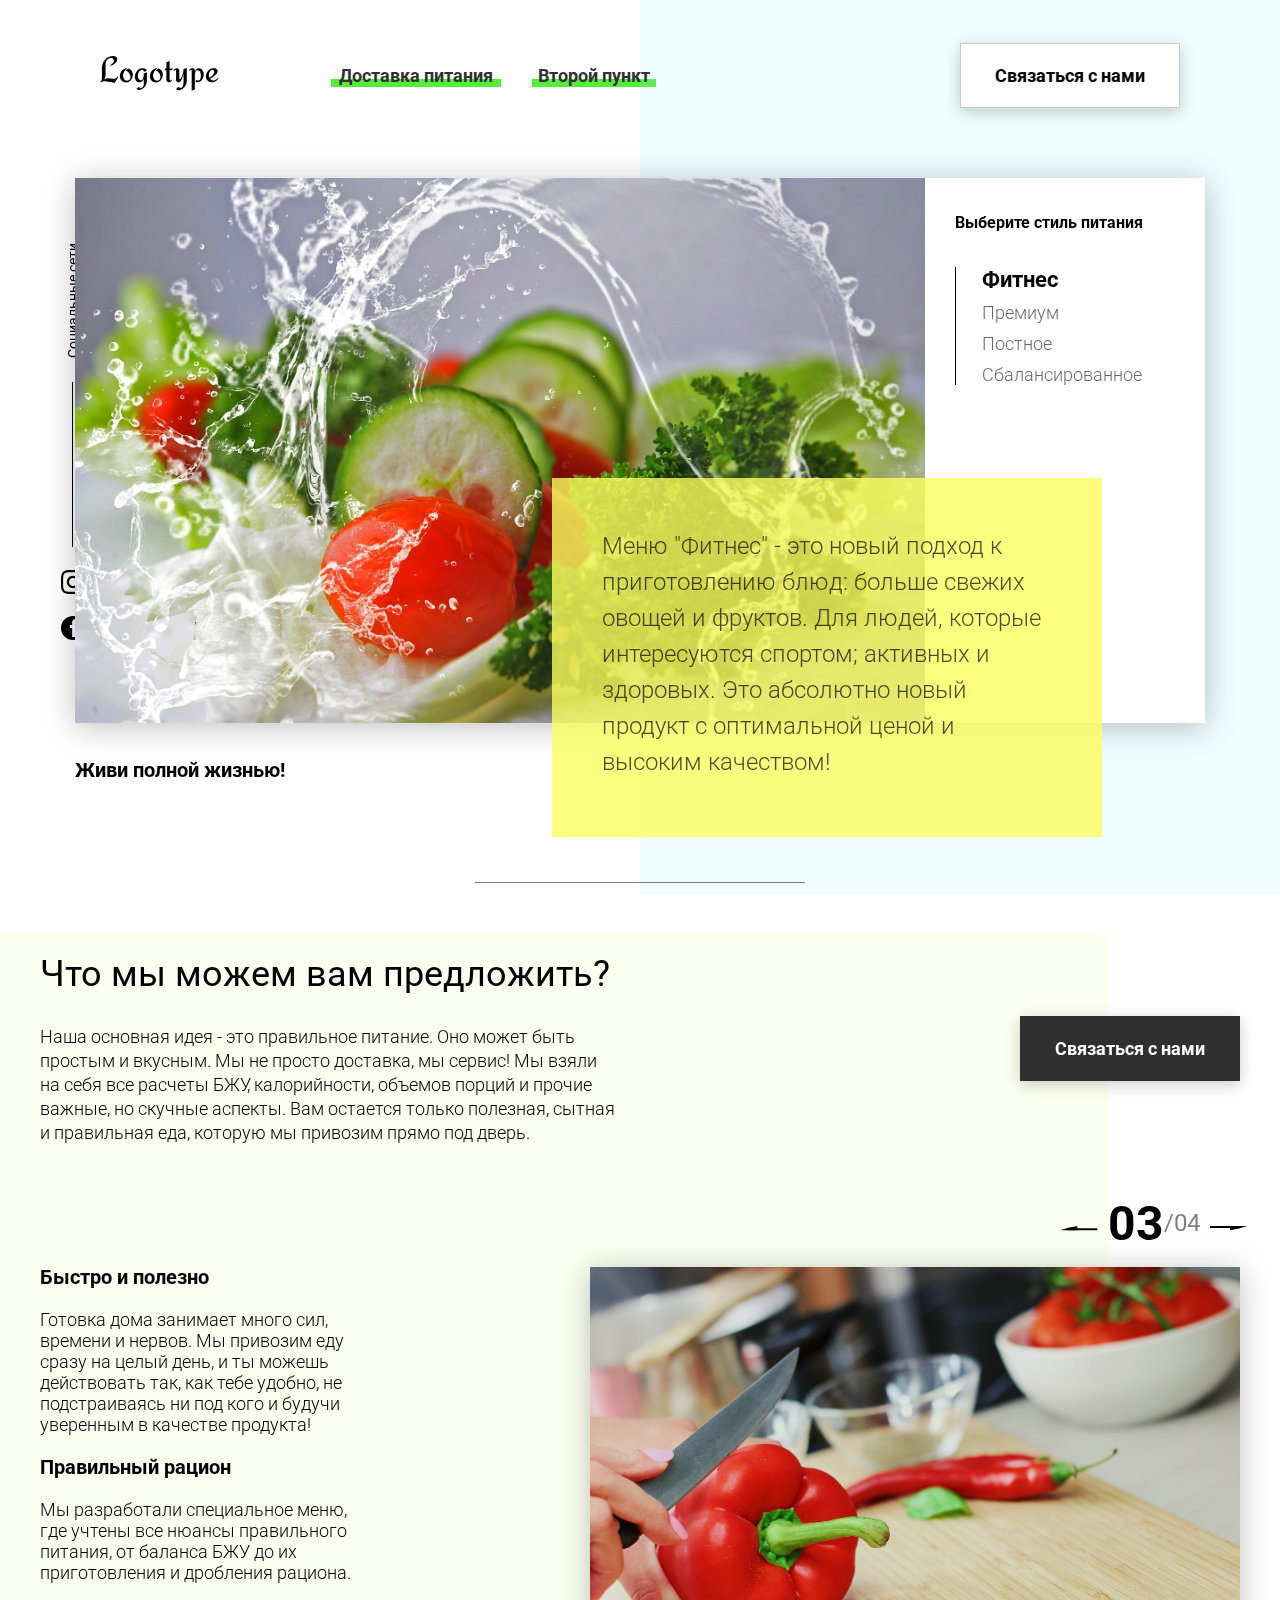
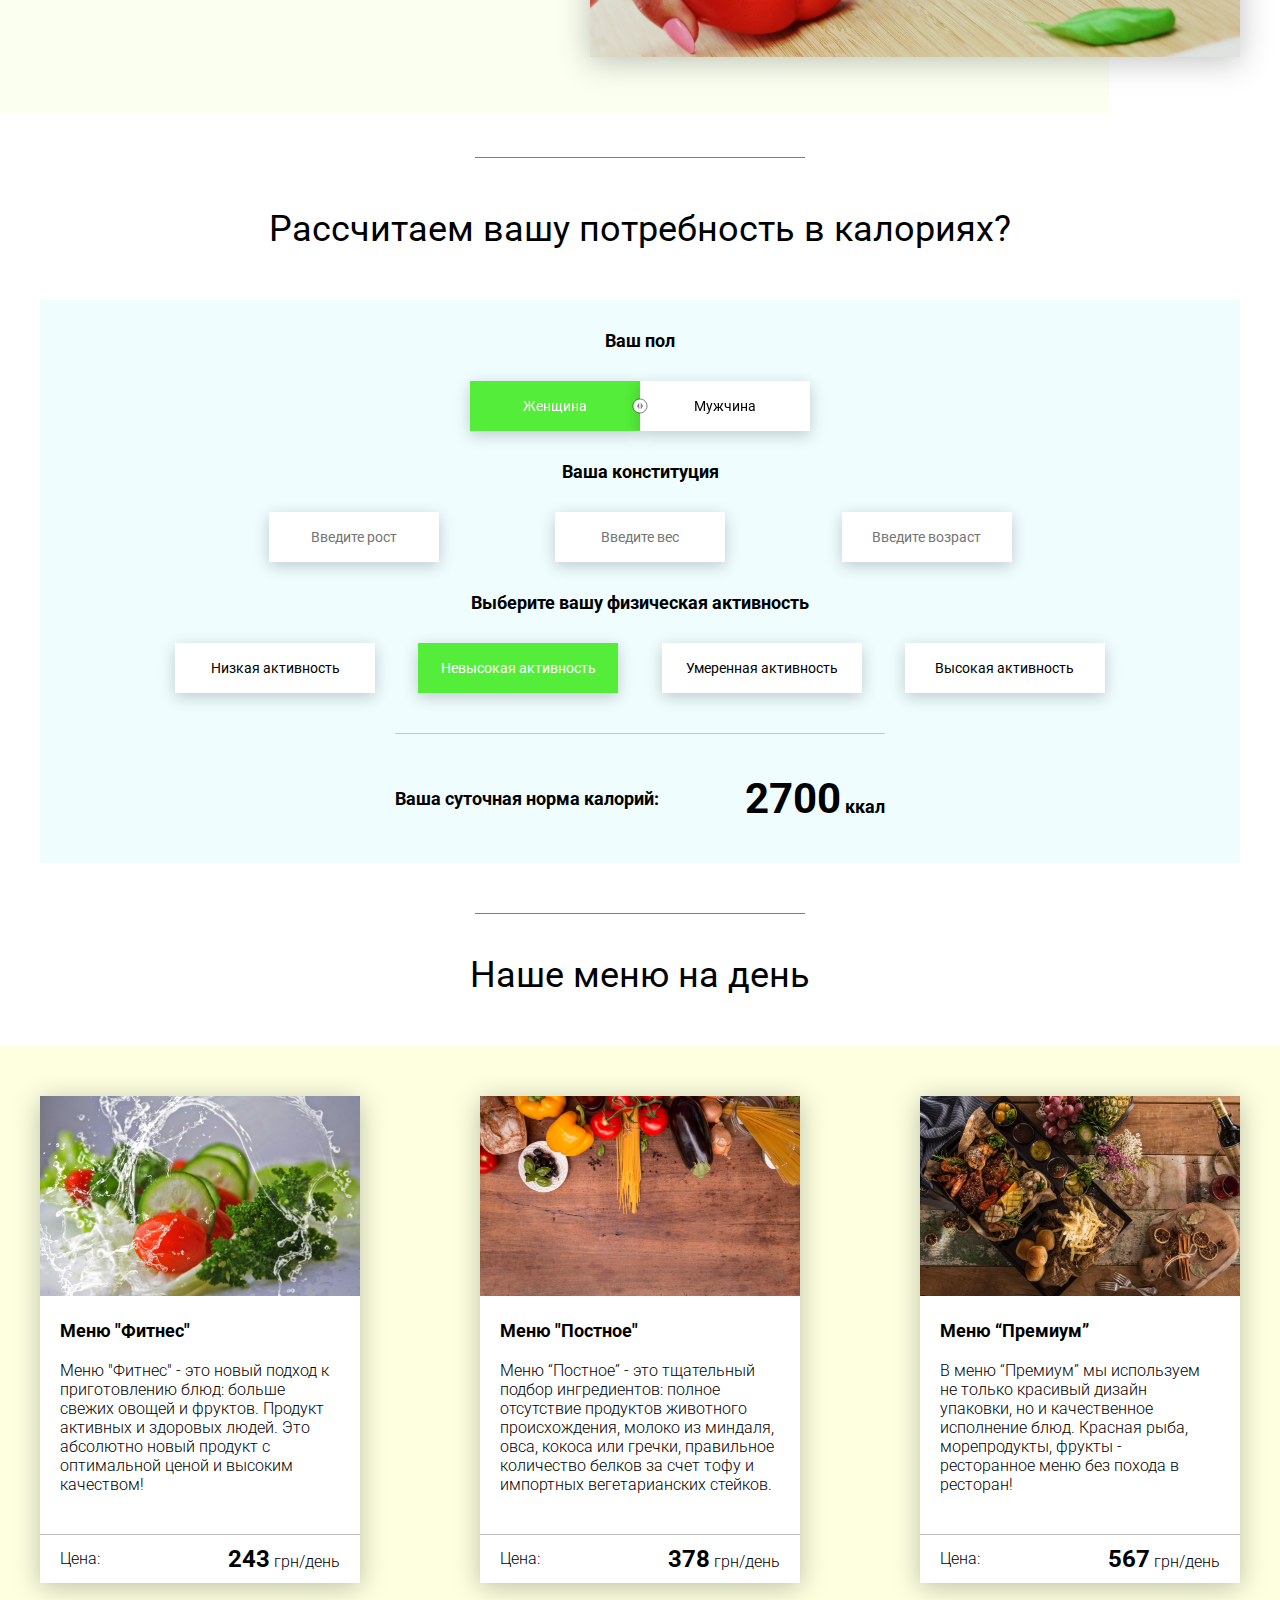
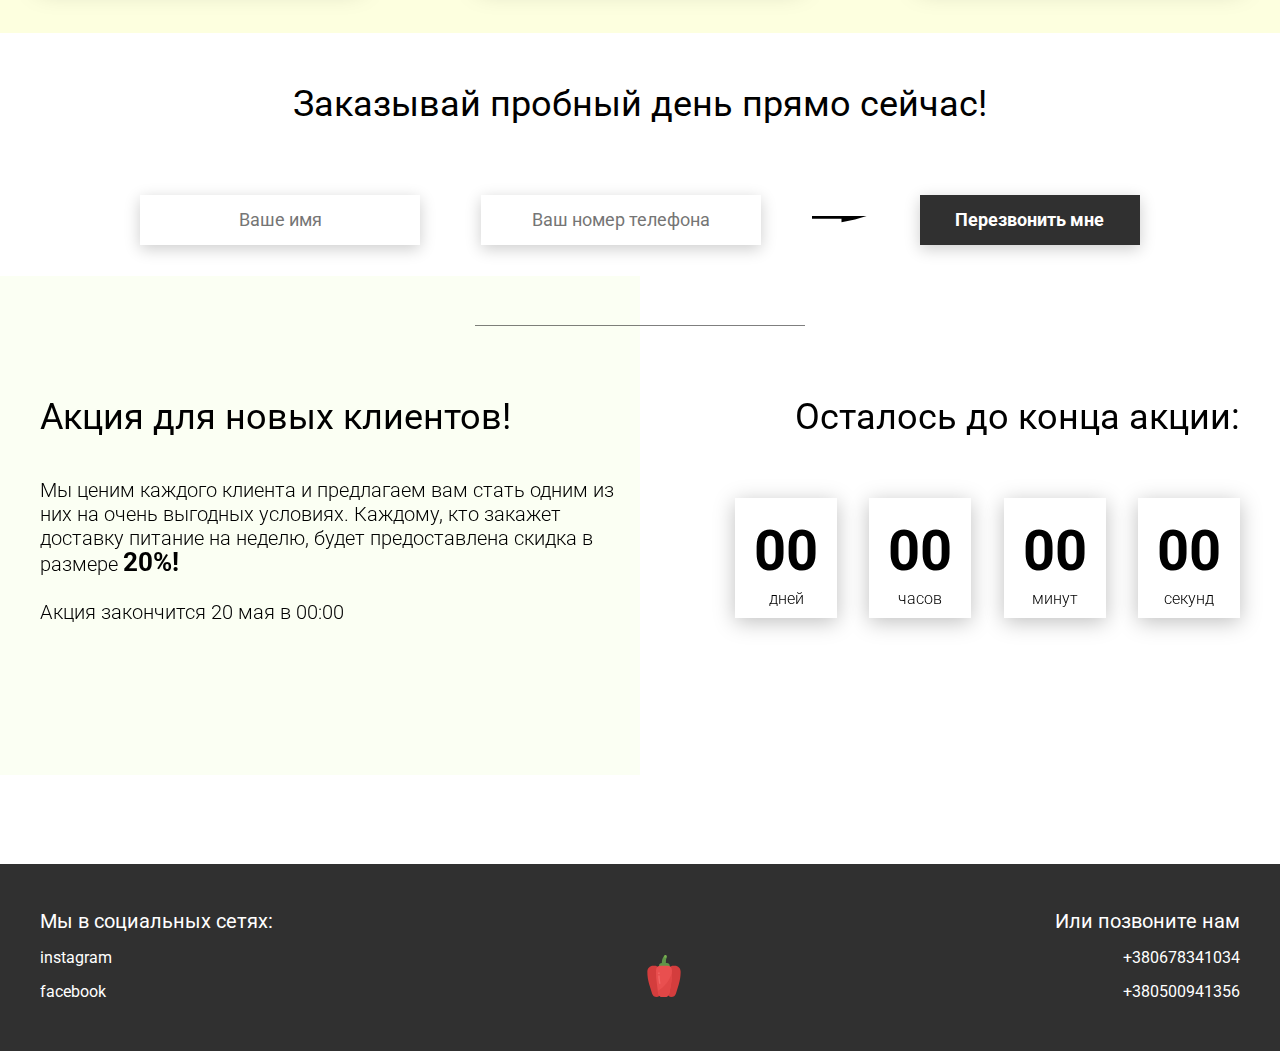
==== commit a88aed1e: "use Class" ====
--- a/food/index.html
+++ b/food/index.html
@@ -185,35 +185,7 @@
 
         <div class="menu__field">
             <div class="container">
-                <div class="menu__item">
-                    <img src="img/tabs/vegy.jpg" alt="vegy">
-                    <h3 class="menu__item-subtitle">Меню "Фитнес"</h3>
-                    <div class="menu__item-descr">Меню "Фитнес" - это новый подход к приготовлению блюд: больше свежих овощей и фруктов. Продукт активных и здоровых людей. Это абсолютно новый продукт с оптимальной ценой и высоким качеством!</div>
-                    <div class="menu__item-divider"></div>
-                    <div class="menu__item-price">
-                        <div class="menu__item-cost">Цена:</div>
-                        <div class="menu__item-total"><span>229</span> грн/день</div>
-                    </div>
-                </div>
-                <div class="menu__item">
-                    <img src="img/tabs/elite.jpg" alt="elite">
-                    <h3 class="menu__item-subtitle">Меню “Премиум”</h3>
-                    <div class="menu__item-descr">В меню “Премиум” мы используем не только красивый дизайн упаковки, но и качественное исполнение блюд. Красная рыба, морепродукты, фрукты - ресторанное меню без похода в ресторан!</div>
-                    <div class="menu__item-divider"></div>
-                    <div class="menu__item-price">
-                        <div class="menu__item-cost">Цена:</div>
-                        <div class="menu__item-total"><span>550</span> грн/день</div>
-                    </div>
-                </div>
-                <div class="menu__item">
-                    <img src="img/tabs/post.jpg" alt="post">
-                    <h3 class="menu__item-subtitle">Меню "Постное"</h3>
-                    <div class="menu__item-descr">Меню “Постное” - это тщательный подбор ингредиентов: полное отсутствие продуктов животного происхождения, молоко из миндаля, овса, кокоса или гречки, правильное количество белков за счет тофу и импортных вегетарианских стейков. </div>
-                    <div class="menu__item-divider"></div>
-                    <div class="menu__item-price">
-                        <div class="menu__item-cost">Цена:</div>
-                        <div class="menu__item-total"><span>430</span> грн/день</div>
-                    </div>
+                
                 </div>
             </div>
         </div>
